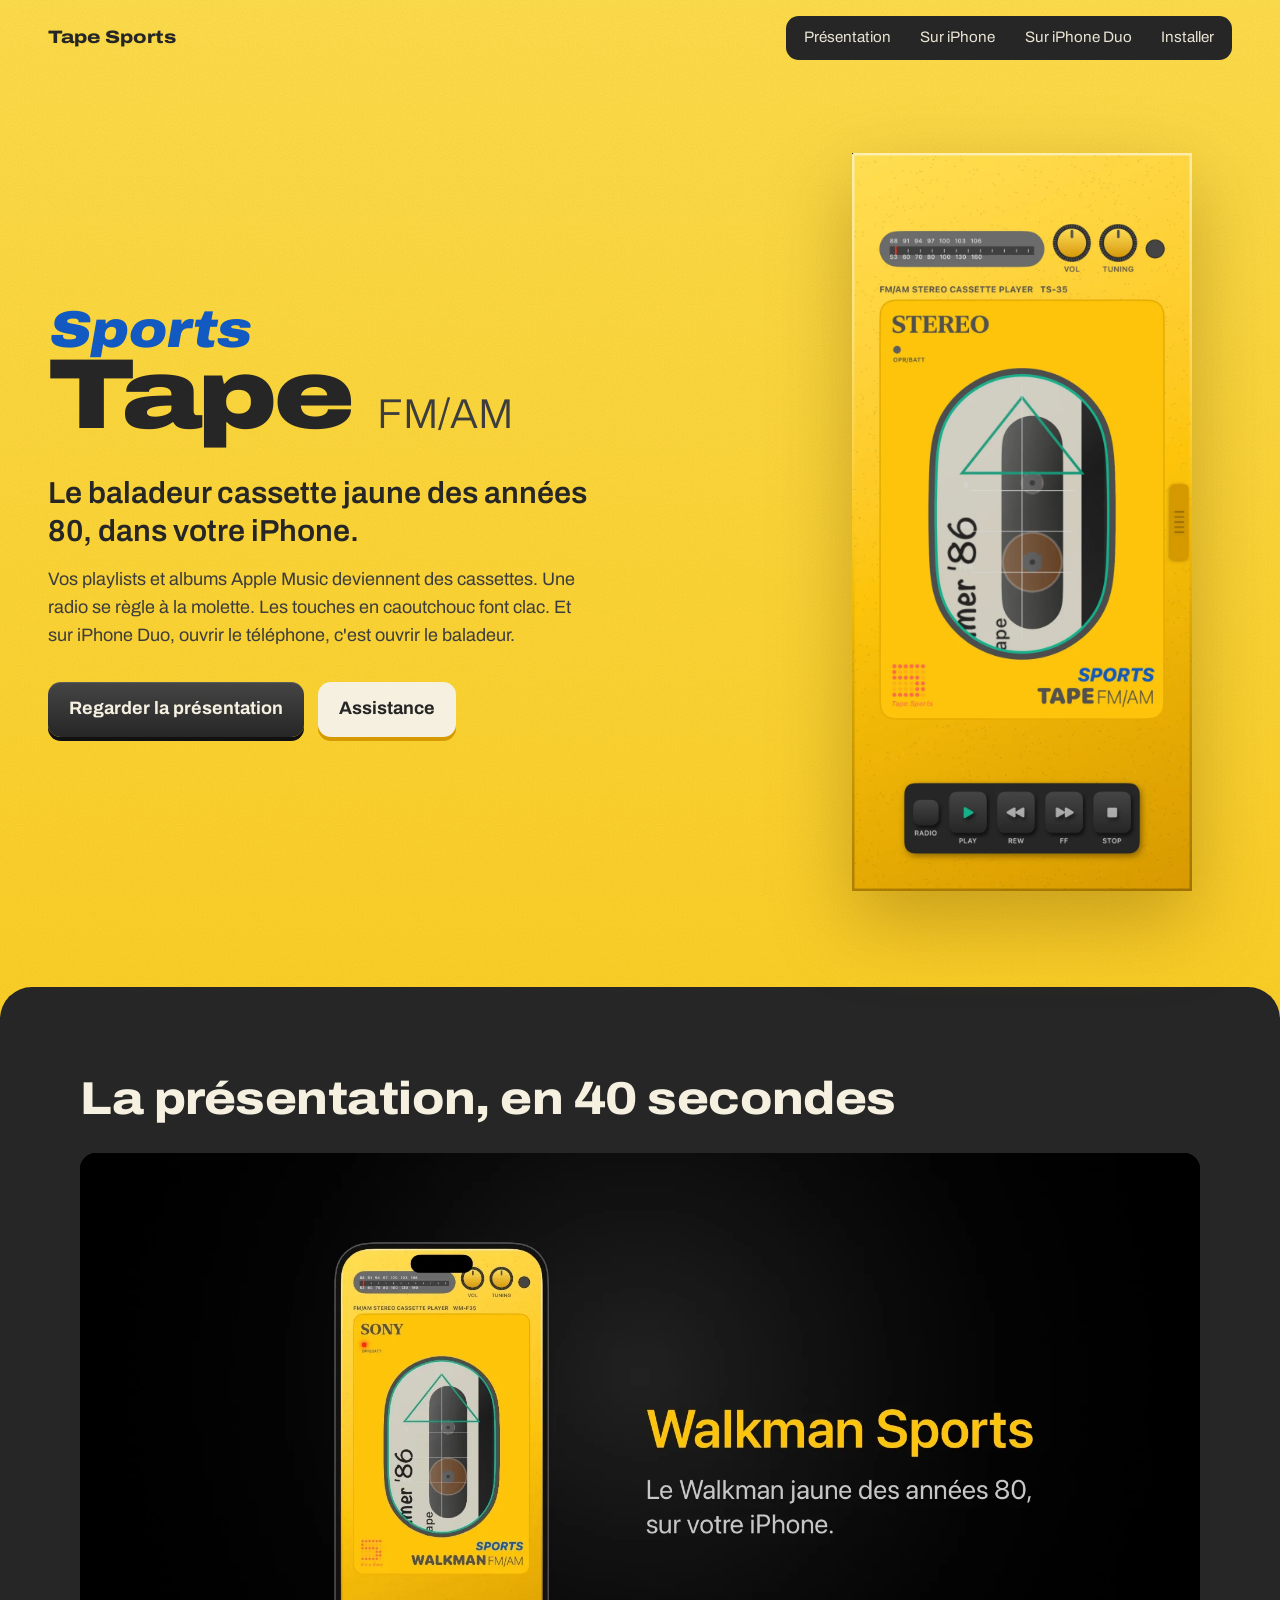
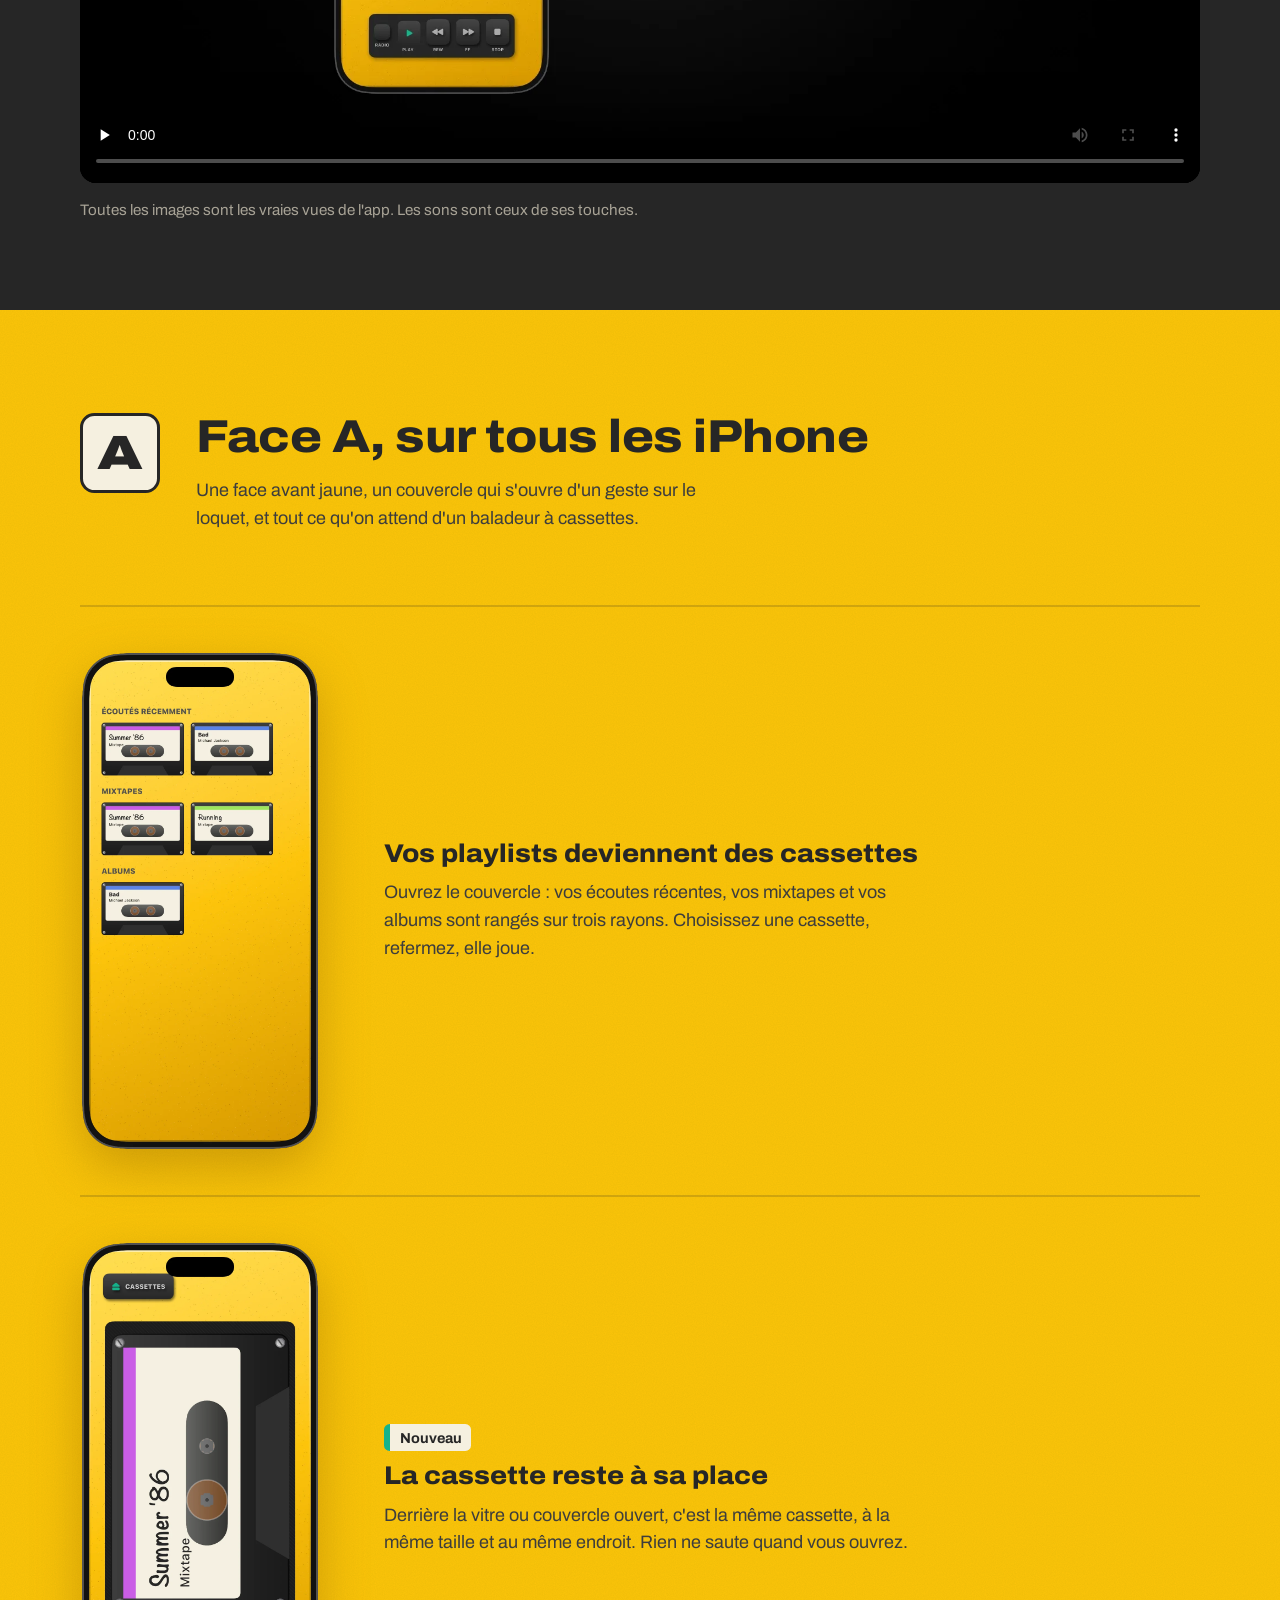
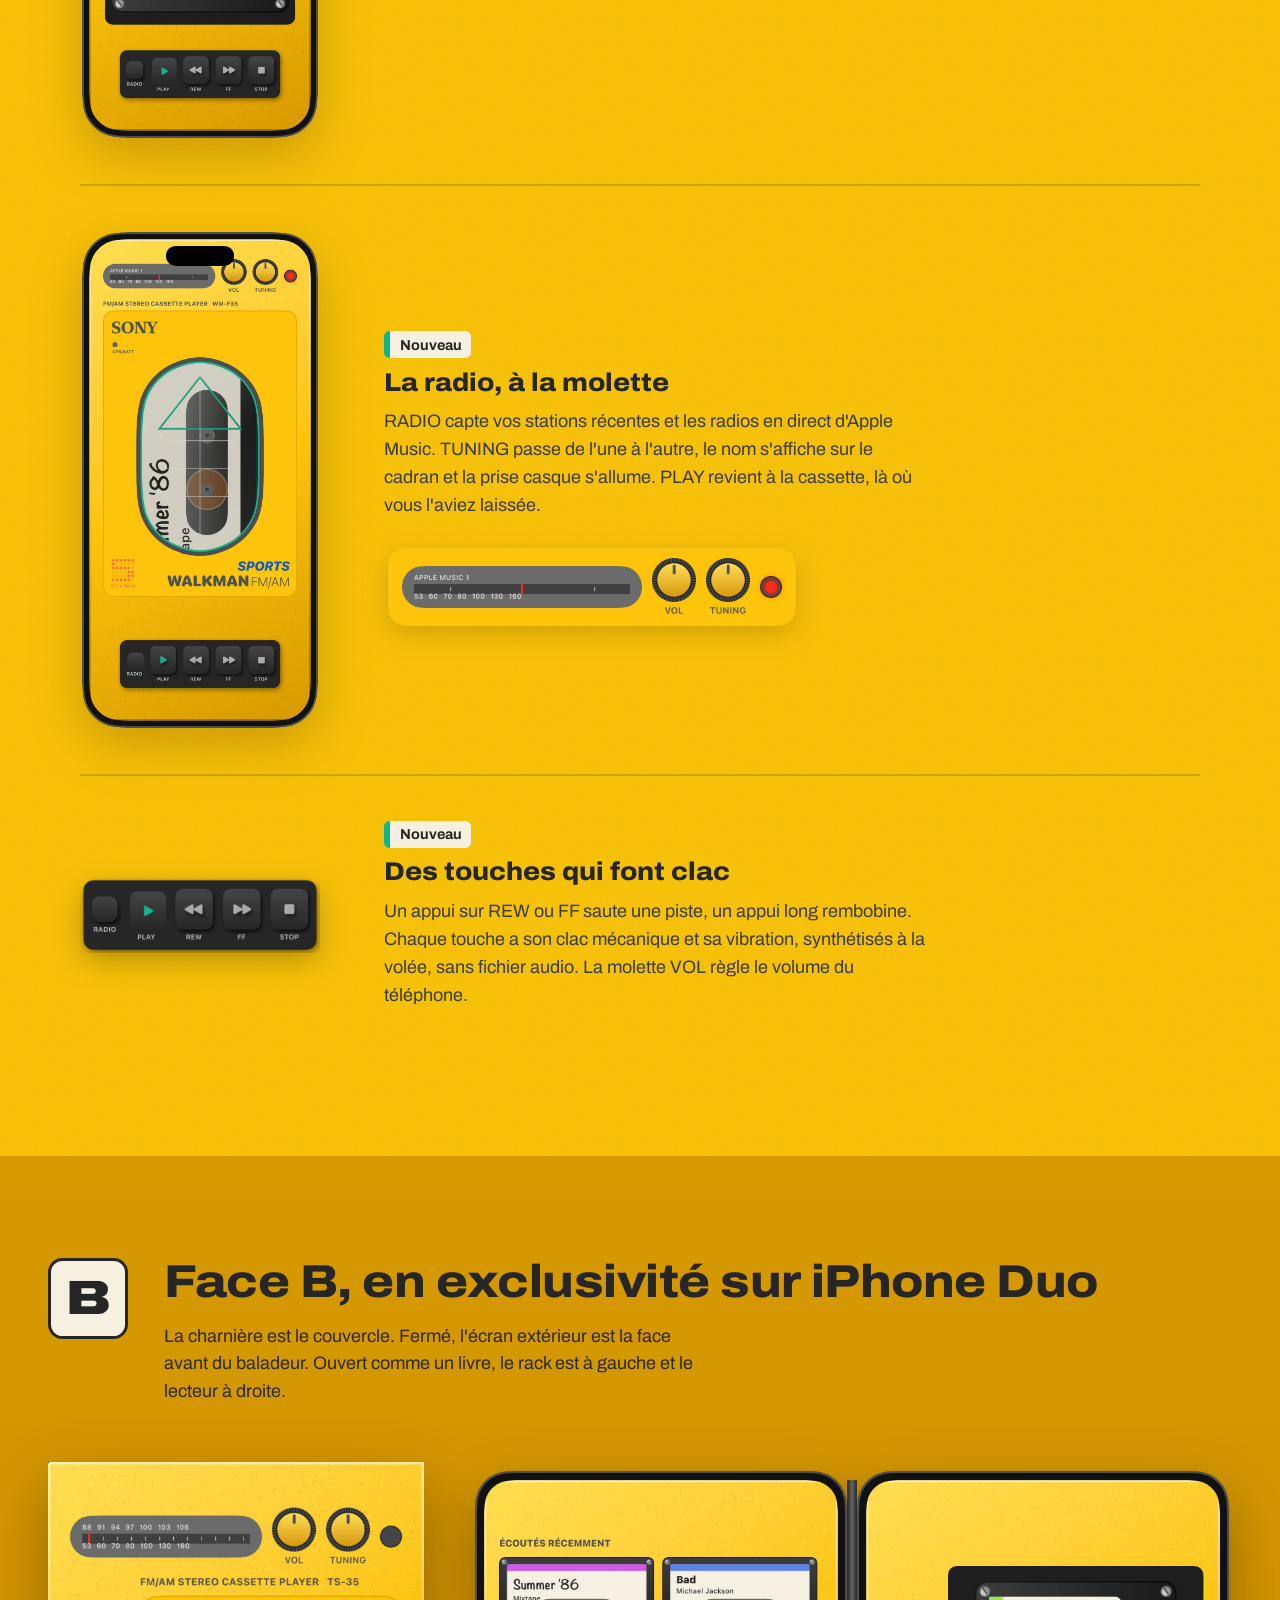
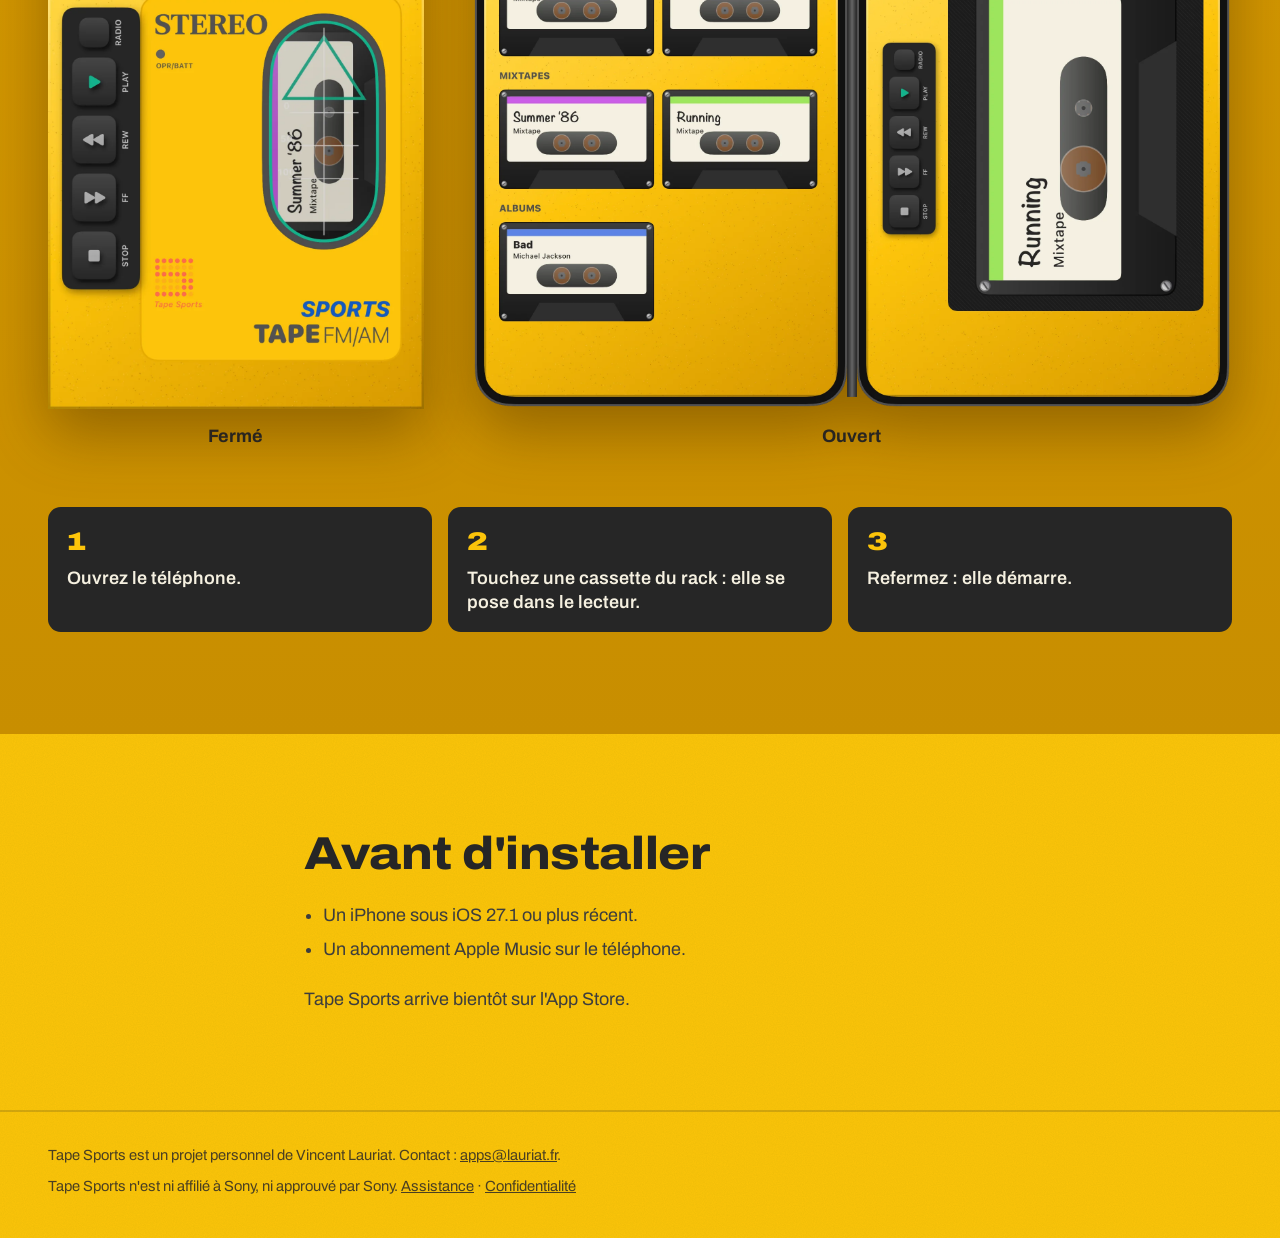
==== index.html @ e825607f "docs: update landing page from 3504759" ====
<!doctype html>
<html lang="fr">
<head>
  <meta charset="utf-8">
  <meta name="viewport" content="width=device-width, initial-scale=1">
  <title>Tape Sports — le baladeur cassette jaune dans votre iPhone</title>
  <meta name="description" content="Une app iPhone qui transforme le téléphone en baladeur cassette jaune : vos playlists Apple Music en cassettes, une vraie radio, des touches qui font clac. Sur iPhone Duo, la charnière est le couvercle.">
  <meta property="og:title" content="Tape Sports">
  <meta property="og:description" content="Le baladeur cassette jaune des années 80, dans votre iPhone.">
  <meta property="og:image" content="media/keynote-poster.webp">
  <meta name="theme-color" content="#FCC40A">
  <link rel="preconnect" href="https://fonts.googleapis.com">
  <link rel="preconnect" href="https://fonts.gstatic.com" crossorigin>
  <link rel="stylesheet" href="https://fonts.googleapis.com/css2?family=Archivo:ital,wdth,wght@0,62..125,100..900;1,62..125,100..900&display=swap">
  <link rel="stylesheet" href="style.css">
</head>
<body>
  <a class="skip" href="#contenu">Aller au contenu</a>

  <header class="top">
    <a class="brand" href="#">Tape Sports</a>
    <nav aria-label="Sections">
      <a href="#presentation">Présentation</a>
      <a href="#face-a">Sur iPhone</a>
      <a href="#face-b">Sur iPhone Duo</a>
      <a href="#installer">Installer</a>
    </nav>
  </header>

  <main id="contenu">
    <section class="hero" aria-labelledby="titre">
      <div class="hero-text">
        <div class="lockup">
          <p class="mark-sports" aria-hidden="true">Sports</p>
          <h1 id="titre" class="mark-walkman">Tape <span class="mark-fmam">FM/AM</span></h1>
        </div>
        <p class="lede">Le baladeur cassette jaune des années 80, dans votre iPhone.</p>
        <p class="intro">Vos playlists et albums Apple Music deviennent des cassettes. Une radio se règle à la molette. Les touches en caoutchouc font clac. Et sur iPhone Duo, ouvrir le téléphone, c'est ouvrir le baladeur.</p>
        <div class="actions">
          <a class="key key-dark" href="#presentation">Regarder la présentation</a>
          <a class="key key-light" href="support.html">Assistance</a>
        </div>
      </div>
      <figure class="hero-device">
        <img src="img/iphone-front.webp" width="872" height="1896" alt="L'app sur un iPhone : la face avant jaune du baladeur, la cassette Summer '86 derrière la vitre.">
      </figure>
    </section>

    <section id="presentation" class="band" aria-labelledby="titre-video">
      <h2 id="titre-video">La présentation, en 40 secondes</h2>
      <video controls playsinline preload="none" poster="media/keynote-poster.webp" width="1920" height="1080">
        <source src="media/walkman-sports-keynote.mp4" type="video/mp4">
        <a href="media/walkman-sports-keynote.mp4">Télécharger la vidéo de présentation</a>
      </video>
      <p class="band-note">Toutes les images sont les vraies vues de l'app. Les sons sont ceux de ses touches.</p>
    </section>

    <section id="face-a" class="side" aria-labelledby="titre-a">
      <header class="side-head">
        <p class="side-letter" aria-hidden="true">A</p>
        <div>
          <h2 id="titre-a">Face A, sur tous les iPhone</h2>
          <p>Une face avant jaune, un couvercle qui s'ouvre d'un geste sur le loquet, et tout ce qu'on attend d'un baladeur à cassettes.</p>
        </div>
      </header>

      <article class="track">
        <img src="img/iphone-rack.webp" width="872" height="1816" loading="lazy" alt="Le rack de cassettes : Écoutés récemment, Mixtapes et Albums.">
        <div class="track-text">
          <h3>Vos playlists deviennent des cassettes</h3>
          <p>Ouvrez le couvercle : vos écoutes récentes, vos mixtapes et vos albums sont rangés sur trois rayons. Choisissez une cassette, refermez, elle joue.</p>
        </div>
      </article>

      <article class="track">
        <img src="img/iphone-open.webp" width="872" height="1816" loading="lazy" alt="Le couvercle ouvert : la cassette Summer '86 dans le lecteur, sous le bouton Cassettes.">
        <div class="track-text">
          <p class="new">Nouveau</p>
          <h3>La cassette reste à sa place</h3>
          <p>Derrière la vitre ou couvercle ouvert, c'est la même cassette, à la même taille et au même endroit. Rien ne saute quand vous ouvrez.</p>
        </div>
      </article>

      <article class="track">
        <img src="img/iphone-radio.webp" width="872" height="1816" loading="lazy" alt="L'app en mode radio : la touche RADIO enfoncée, le cadran sur Apple Music 1.">
        <div class="track-text">
          <p class="new">Nouveau</p>
          <h3>La radio, à la molette</h3>
          <p>RADIO capte vos stations récentes et les radios en direct d'Apple Music. TUNING passe de l'une à l'autre, le nom s'affiche sur le cadran et la prise casque s'allume. PLAY revient à la cassette, là où vous l'aviez laissée.</p>
          <img class="detail" src="img/radio-band.webp" width="1248" height="258" loading="lazy" alt="Le cadran FM/AM sur Apple Music 1, les molettes VOL et TUNING, la prise casque allumée en rouge.">
        </div>
      </article>

      <article class="track">
        <img class="track-keys" src="img/transport.webp" width="1128" height="359" loading="lazy" alt="Les touches RADIO, PLAY, REW, FF et STOP, PLAY enfoncée.">
        <div class="track-text">
          <p class="new">Nouveau</p>
          <h3>Des touches qui font clac</h3>
          <p>Un appui sur REW ou FF saute une piste, un appui long rembobine. Chaque touche a son clac mécanique et sa vibration, synthétisés à la volée, sans fichier audio. La molette VOL règle le volume du téléphone.</p>
        </div>
      </article>
    </section>

    <section id="face-b" class="side side-b" aria-labelledby="titre-b">
      <header class="side-head">
        <p class="side-letter" aria-hidden="true">B</p>
        <div>
          <h2 id="titre-b">Face B, en exclusivité sur iPhone Duo</h2>
          <p>La charnière est le couvercle. Fermé, l'écran extérieur est la face avant du baladeur. Ouvert comme un livre, le rack est à gauche et le lecteur à droite.</p>
        </div>
      </header>

      <div class="duo">
        <figure>
          <img src="img/duo-closed.webp" width="1112" height="1618" loading="lazy" alt="iPhone Duo fermé : la face avant du baladeur sur l'écran extérieur, la cassette Summer '86 derrière la vitre.">
          <figcaption>Fermé</figcaption>
        </figure>
        <figure class="duo-open">
          <img src="img/duo-open.webp" width="2236" height="1592" loading="lazy" alt="iPhone Duo ouvert : le rack de cassettes à gauche de la charnière, le lecteur avec la cassette Running à droite.">
          <figcaption>Ouvert</figcaption>
        </figure>
      </div>

      <ol class="steps">
        <li>Ouvrez le téléphone.</li>
        <li>Touchez une cassette du rack : elle se pose dans le lecteur.</li>
        <li>Refermez : elle démarre.</li>
      </ol>
    </section>

    <section id="installer" class="install" aria-labelledby="titre-installer">
      <h2 id="titre-installer">Avant d'installer</h2>
      <ul class="needs">
        <li>Un iPhone sous iOS 27.1 ou plus récent.</li>
        <li>Un abonnement Apple Music sur le téléphone.</li>
      </ul>
      <p>Tape Sports arrive bientôt sur l'App Store.</p>
    </section>
  </main>

  <footer class="foot">
    <p>Tape Sports est un projet personnel de Vincent Lauriat. Contact : <a href="mailto:apps@lauriat.fr">apps@lauriat.fr</a>.</p>
    <p>Tape Sports n'est ni affilié à Sony, ni approuvé par Sony. <a href="support.html">Assistance</a> · <a href="privacy.html">Confidentialité</a></p>
  </footer>
</body>
</html>
---- style.css ----
/* Walkman Sports — la page est la face avant du WM-F35 : plastique jaune, caoutchouc, sérigraphie.
   Couleurs relevées dans WalkmanSports/Views/Kit/Palette.swift. */
:root {
  --plastic: #FCC40A;
  --plastic-shade: #D69900;
  --plastic-light: #FFDE52;
  --rubber: #262626;
  --rubber-light: #454545;
  --ink: #3D3D3D;
  --sports-blue: #1259C2;
  --window-green: #14B38C;
  --paper: #F5F0E0;
  --led: #FF291A;

  --measure: 34rem;
  --gutter: clamp(1.25rem, 4vw, 3rem);
  --radius-key: 0.8rem;
}

*,
*::before,
*::after { box-sizing: border-box; }

html { scroll-behavior: smooth; }

body {
  margin: 0;
  font-family: "Archivo", system-ui, sans-serif;
  font-variation-settings: "wdth" 100;
  font-size: 1.125rem;
  line-height: 1.55;
  color: var(--ink);
  background-color: var(--plastic);
  /* Grain du plastique moulé. */
  background-image:
    url("data:image/svg+xml,%3Csvg xmlns='http://www.w3.org/2000/svg' width='160' height='160'%3E%3Cfilter id='n'%3E%3CfeTurbulence type='fractalNoise' baseFrequency='.9' numOctaves='2' stitchTiles='stitch'/%3E%3CfeColorMatrix values='0 0 0 0 .55 0 0 0 0 .38 0 0 0 0 0 0 0 0 .22 0'/%3E%3C/filter%3E%3Crect width='100%25' height='100%25' filter='url(%23n)'/%3E%3C/svg%3E"),
    linear-gradient(180deg, var(--plastic-light) 0%, var(--plastic) 30%, var(--plastic) 100%);
}

img { display: block; max-width: 100%; height: auto; }

a { color: inherit; }

:focus-visible {
  outline: 3px solid var(--sports-blue);
  outline-offset: 3px;
  border-radius: 4px;
}

.skip {
  position: absolute;
  left: -999px;
  top: 0.5rem;
  padding: 0.5rem 1rem;
  background: var(--rubber);
  color: var(--paper);
  z-index: 10;
}
.skip:focus { left: 0.5rem; }

h1, h2, h3 { margin: 0; color: var(--rubber); }

h2 {
  font-size: clamp(1.9rem, 3.6vw, 2.9rem);
  font-variation-settings: "wdth" 112;
  font-weight: 800;
  line-height: 1.08;
  letter-spacing: -0.01em;
}

h3 {
  font-size: 1.6rem;
  font-variation-settings: "wdth" 108;
  font-weight: 800;
  line-height: 1.15;
}

p { margin: 0; }

/* En-tête : une bande de caoutchouc, comme la barre de touches. */
.top {
  display: flex;
  align-items: center;
  justify-content: space-between;
  gap: 1rem;
  padding: 1rem var(--gutter);
}

.brand {
  font-weight: 800;
  font-variation-settings: "wdth" 120;
  text-decoration: none;
  color: var(--rubber);
}

.top nav {
  display: flex;
  flex-wrap: wrap;
  gap: 0.25rem;
  padding: 0.3rem;
  border-radius: var(--radius-key);
  background: var(--rubber);
}

.top nav a {
  padding: 0.35rem 0.8rem;
  border-radius: 0.55rem;
  color: #E8E3D3;
  font-size: 0.95rem;
  text-decoration: none;
}
.top nav a:hover { background: var(--rubber-light); }

/* Accroche : la sérigraphie du WM-F35, en très grand. */
.hero {
  display: grid;
  grid-template-columns: minmax(0, 1.25fr) minmax(0, 0.75fr);
  align-items: center;
  gap: clamp(2rem, 5vw, 5rem);
  padding: clamp(2rem, 6vw, 5rem) var(--gutter) clamp(3rem, 8vw, 6rem);
  max-width: 82rem;
  margin: 0 auto;
}

.hero-text { container-type: inline-size; }

/* Tailles en largeur de colonne : la sérigraphie tient toujours dans sa colonne. */
.lockup { line-height: 0.86; }

.mark-sports {
  font-style: italic;
  font-weight: 900;
  font-variation-settings: "wdth" 112;
  font-size: 7.4cqi;
  color: var(--sports-blue);
  margin-left: 0.04em;
}

.mark-walkman {
  font-weight: 900;
  font-variation-settings: "wdth" 125;
  font-size: 14.2cqi;
  letter-spacing: -0.035em;
  color: var(--rubber);
  white-space: nowrap;
}

.mark-fmam {
  font-weight: 300;
  font-variation-settings: "wdth" 100;
  font-size: 0.42em;
  letter-spacing: 0;
  color: var(--ink);
}

.lede {
  margin-top: clamp(1.5rem, 3vw, 2.25rem);
  font-size: clamp(1.4rem, 2.4vw, 1.9rem);
  font-weight: 600;
  line-height: 1.25;
  color: var(--rubber);
  max-width: var(--measure);
}

.intro {
  margin-top: 1rem;
  max-width: var(--measure);
}

.actions {
  display: flex;
  flex-wrap: wrap;
  gap: 0.9rem;
  margin-top: 2rem;
}

/* Boutons en touches de caoutchouc ; l'appui les enfonce. */
.key {
  display: inline-block;
  padding: 0.85rem 1.3rem;
  border-radius: var(--radius-key);
  font-weight: 700;
  text-decoration: none;
  transition: transform 80ms ease, box-shadow 80ms ease;
}
.key-dark {
  background: linear-gradient(180deg, var(--rubber-light), var(--rubber));
  color: var(--paper);
  box-shadow: 0 4px 0 #111, inset 0 1px 0 rgba(255, 255, 255, 0.12);
}
.key-light {
  background: var(--paper);
  color: var(--rubber);
  box-shadow: 0 4px 0 var(--plastic-shade);
}
.key:active { transform: translateY(3px); }
.key-dark:active { box-shadow: 0 1px 0 #111, inset 0 1px 0 rgba(255, 255, 255, 0.12); }
.key-light:active { box-shadow: 0 1px 0 var(--plastic-shade); }

.hero-device { margin: 0; justify-self: center; }
.hero-device img {
  width: min(100%, 22rem);
  max-height: 82vh;
  object-fit: contain;
  filter: drop-shadow(0 30px 40px rgba(110, 70, 0, 0.35));
}

/* Le seul mouvement non déclenché : le téléphone se pose au chargement. */
@media (prefers-reduced-motion: no-preference) {
  .hero-device img { animation: settle 900ms cubic-bezier(.2, .7, .2, 1) both; }
  @keyframes settle {
    from { opacity: 0; transform: translateY(36px); }
    to { opacity: 1; transform: none; }
  }
}
@media (prefers-reduced-motion: reduce) {
  html { scroll-behavior: auto; }
  .key { transition: none; }
}

/* Présentation : la bande de caoutchouc du lecteur. */
.band {
  background: var(--rubber);
  color: #D9D4C5;
  padding: clamp(3rem, 7vw, 5.5rem) var(--gutter);
  border-radius: 2rem 2rem 0 0;
}
.band h2 {
  color: var(--paper);
  max-width: 70rem;
  margin: 0 auto 1.75rem;
}
.band video {
  display: block;
  width: 100%;
  max-width: 70rem;
  height: auto;
  margin: 0 auto;
  border-radius: 1rem;
  background: #000;
}
.band-note {
  max-width: 70rem;
  margin: 1rem auto 0;
  font-size: 0.95rem;
  color: #A8A396;
}

/* Les deux faces de la cassette. */
.side {
  max-width: 76rem;
  margin: 0 auto;
  padding: clamp(3.5rem, 8vw, 6.5rem) var(--gutter);
}

.side-head {
  display: grid;
  grid-template-columns: auto minmax(0, 1fr);
  align-items: start;
  gap: clamp(1rem, 3vw, 2.25rem);
  margin-bottom: clamp(2.5rem, 6vw, 4.5rem);
}
.side-head p:not(.side-letter) {
  margin-top: 0.9rem;
  max-width: var(--measure);
}

/* La lettre de face, comme sur l'étiquette d'une cassette. */
.side-letter {
  display: grid;
  place-items: center;
  width: clamp(3.5rem, 7vw, 5rem);
  aspect-ratio: 1;
  border-radius: 0.9rem;
  background: var(--paper);
  border: 3px solid var(--rubber);
  font-weight: 900;
  font-variation-settings: "wdth" 125;
  font-size: clamp(2rem, 4.5vw, 3rem);
  color: var(--rubber);
}

.track {
  display: grid;
  grid-template-columns: minmax(0, 15rem) minmax(0, 1fr);
  align-items: center;
  gap: clamp(1.5rem, 5vw, 4rem);
  padding: clamp(1.75rem, 4vw, 2.75rem) 0;
  border-top: 2px solid rgba(38, 38, 38, 0.18);
}
.track > img {
  width: 100%;
  filter: drop-shadow(0 18px 24px rgba(110, 70, 0, 0.3));
}
.track > img.track-keys { filter: drop-shadow(0 10px 14px rgba(0, 0, 0, 0.25)); }
.track-text { max-width: var(--measure); }
.track-text h3 + p { margin-top: 0.7rem; }

.detail {
  margin-top: 1.5rem;
  width: min(100%, 26rem);
  filter: drop-shadow(0 8px 12px rgba(110, 70, 0, 0.25));
}

/* Étiquette « Nouveau » : un bout de papier de cassette. */
.new {
  display: inline-block;
  margin-bottom: 0.6rem;
  padding: 0.15rem 0.6rem;
  border-radius: 0.35rem;
  background: var(--paper);
  border-left: 0.4rem solid var(--window-green);
  font-size: 0.9rem;
  font-weight: 700;
  color: var(--rubber);
}

.side-b {
  max-width: none;
  background: var(--plastic-shade);
  background: linear-gradient(180deg, var(--plastic-shade), #C88E00);
}
.side-b > * { max-width: 76rem; margin-left: auto; margin-right: auto; }
.side-b .side-head { margin-bottom: clamp(2rem, 5vw, 3.5rem); }
.side-b .side-head p:not(.side-letter) { color: #2E2A20; }

.duo {
  display: grid;
  grid-template-columns: minmax(0, 0.42fr) minmax(0, 0.85fr);
  align-items: end;
  gap: clamp(1.25rem, 4vw, 3rem);
}
.duo figure { margin: 0; }
.duo img { width: 100%; filter: drop-shadow(0 24px 30px rgba(60, 35, 0, 0.4)); }
.duo figcaption {
  margin-top: 0.9rem;
  font-weight: 700;
  color: var(--rubber);
  text-align: center;
}

.steps {
  display: grid;
  grid-template-columns: repeat(3, minmax(0, 1fr));
  gap: 1rem;
  margin: clamp(2.5rem, 5vw, 3.5rem) auto 0;
  padding: 0;
  list-style: none;
  counter-reset: step;
}
.steps li {
  counter-increment: step;
  padding: 1.1rem 1.2rem;
  border-radius: var(--radius-key);
  background: var(--rubber);
  color: var(--paper);
  font-weight: 600;
  line-height: 1.35;
}
.steps li::before {
  content: counter(step);
  display: block;
  margin-bottom: 0.4rem;
  font-weight: 900;
  font-variation-settings: "wdth" 125;
  font-size: 1.6rem;
  color: var(--plastic);
}

/* Installer. */
.install {
  max-width: 48rem;
  margin: 0 auto;
  padding: clamp(3.5rem, 8vw, 6rem) var(--gutter);
}
.install h2 { margin-bottom: 1.4rem; }
.needs {
  margin: 0 0 1.4rem;
  padding-left: 1.2rem;
}
.needs li + li { margin-top: 0.35rem; }
.install p + pre,
.install pre + p { margin-top: 1.2rem; }
code {
  font-family: ui-monospace, "SF Mono", Menlo, monospace;
  font-size: 0.92em;
}
pre {
  overflow-x: auto;
  margin: 1.2rem 0 0;
  padding: 1.1rem 1.25rem;
  border-radius: var(--radius-key);
  background: var(--rubber);
  color: var(--paper);
  line-height: 1.6;
}
.sim { color: #5A4A1E; font-size: 1rem; }

.foot {
  padding: 2rem var(--gutter) 2.5rem;
  border-top: 2px solid rgba(38, 38, 38, 0.18);
  font-size: 0.92rem;
  color: #4A3F22;
}
.foot p { max-width: 46rem; }
.foot p + p { margin-top: 0.5rem; }

/* Mobile. */
@media (max-width: 52rem) {
  .hero { grid-template-columns: 1fr; }
  .hero-device img { width: min(100%, 17rem); }
  .track { grid-template-columns: minmax(0, 9rem) minmax(0, 1fr); align-items: start; }
  .duo { grid-template-columns: 1fr; }
  .duo figure:first-child { max-width: 16rem; margin: 0 auto; }
  .steps { grid-template-columns: 1fr; }
}

@media (max-width: 34rem) {
  .top { flex-direction: column; align-items: flex-start; }
  .track { grid-template-columns: 1fr; }
  .track > img:not(.track-keys) { max-width: 12rem; }
}
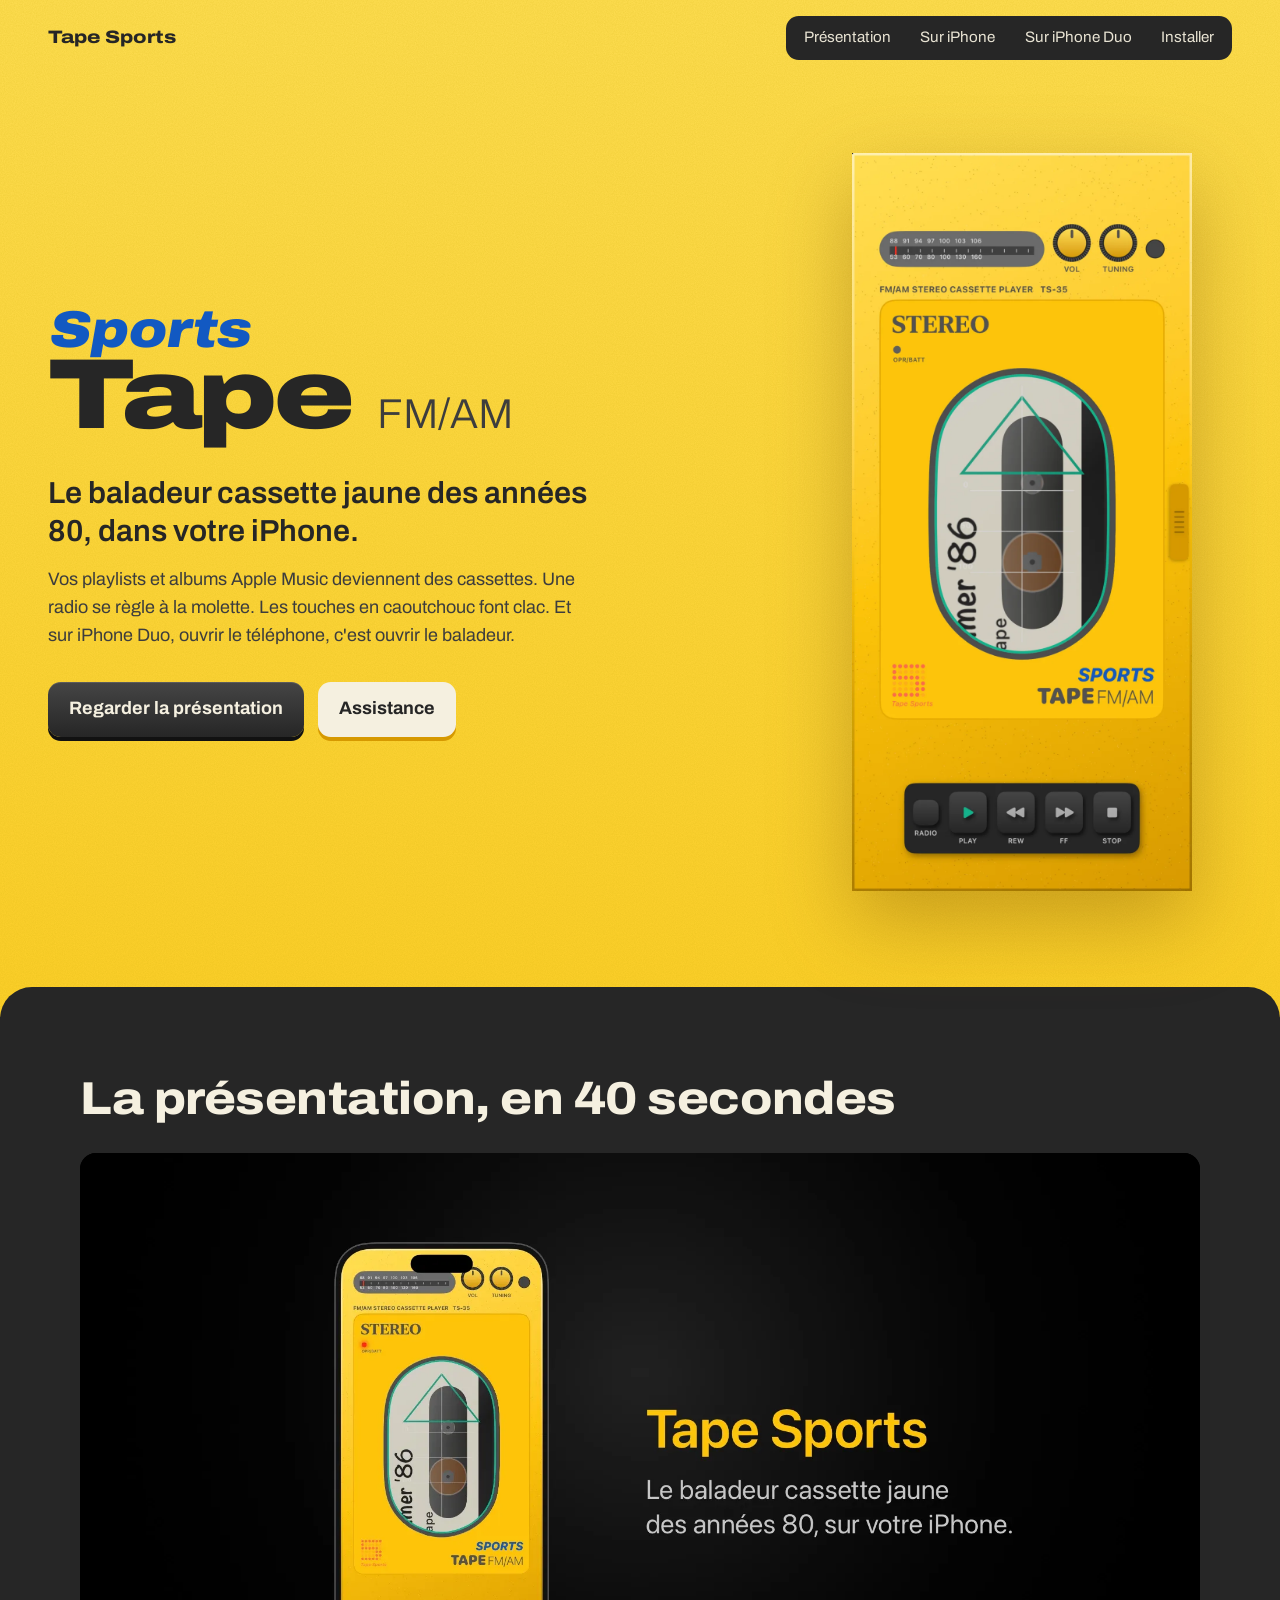
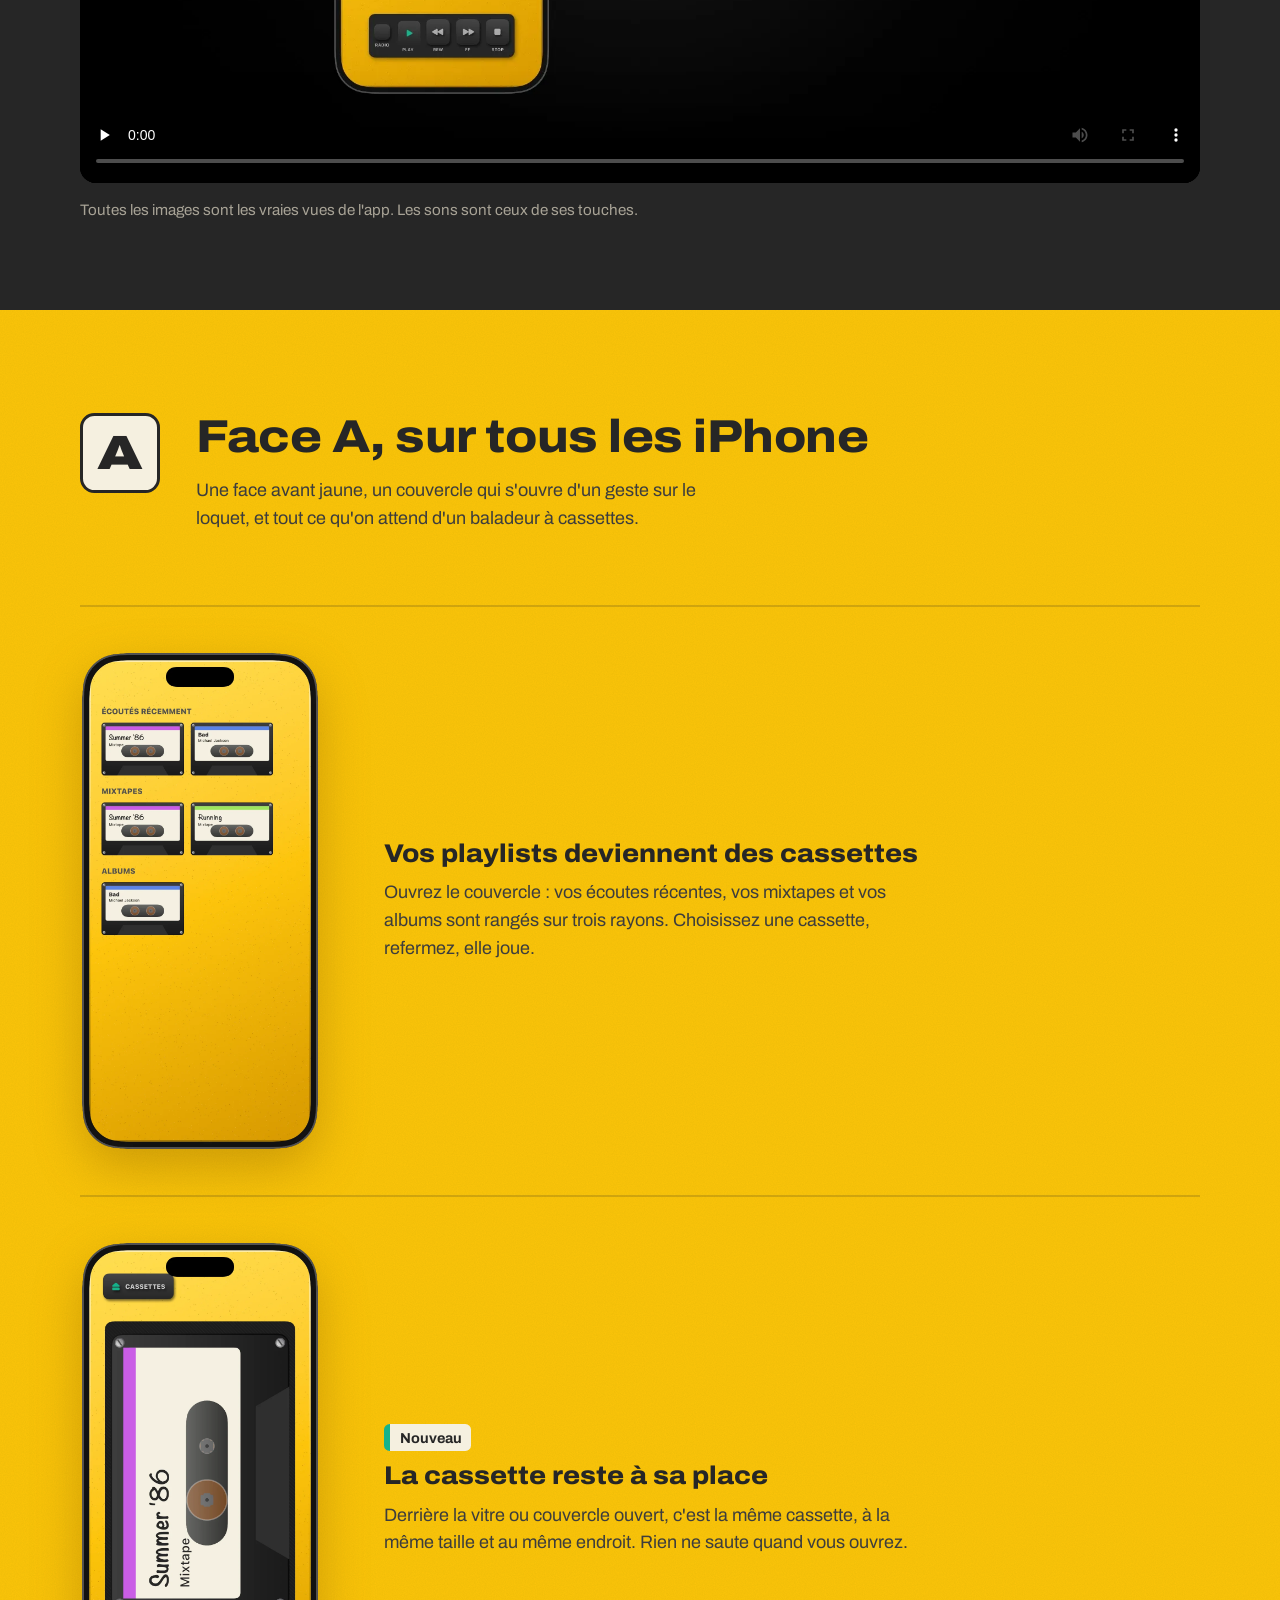
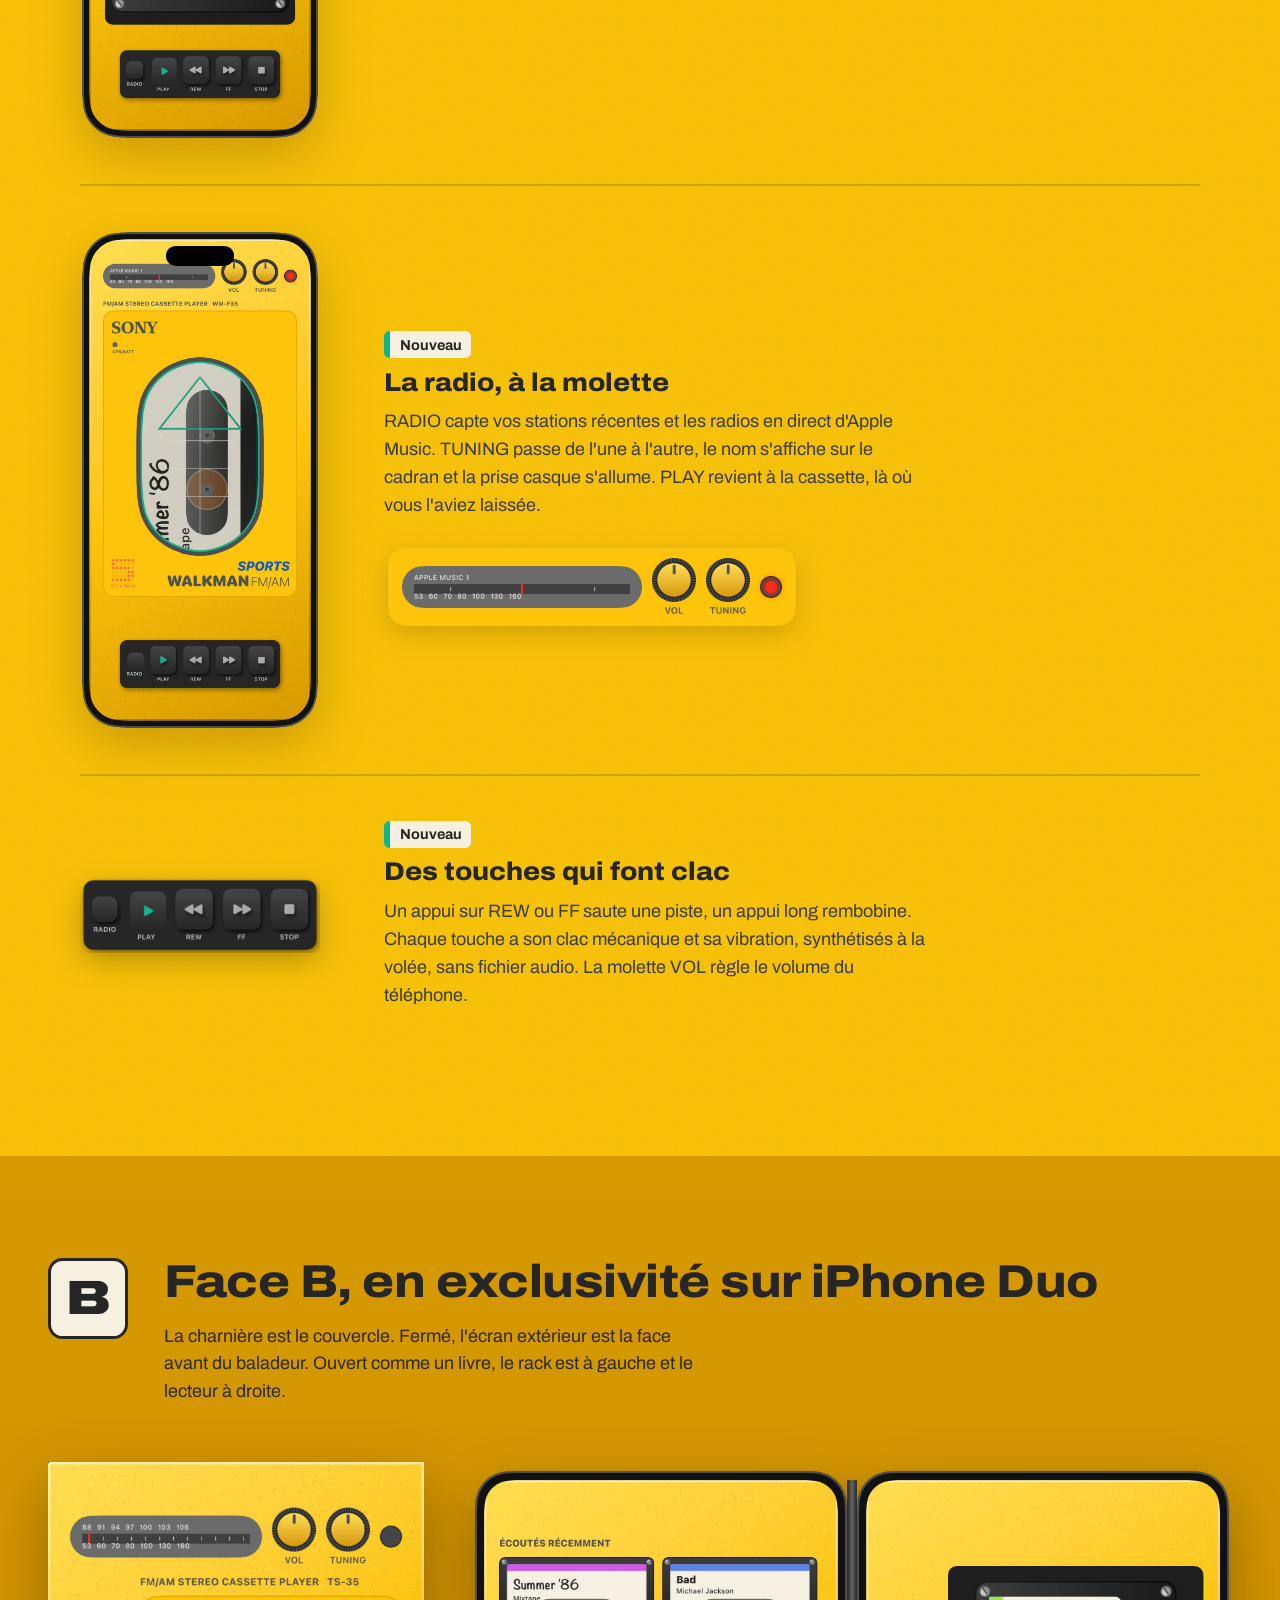
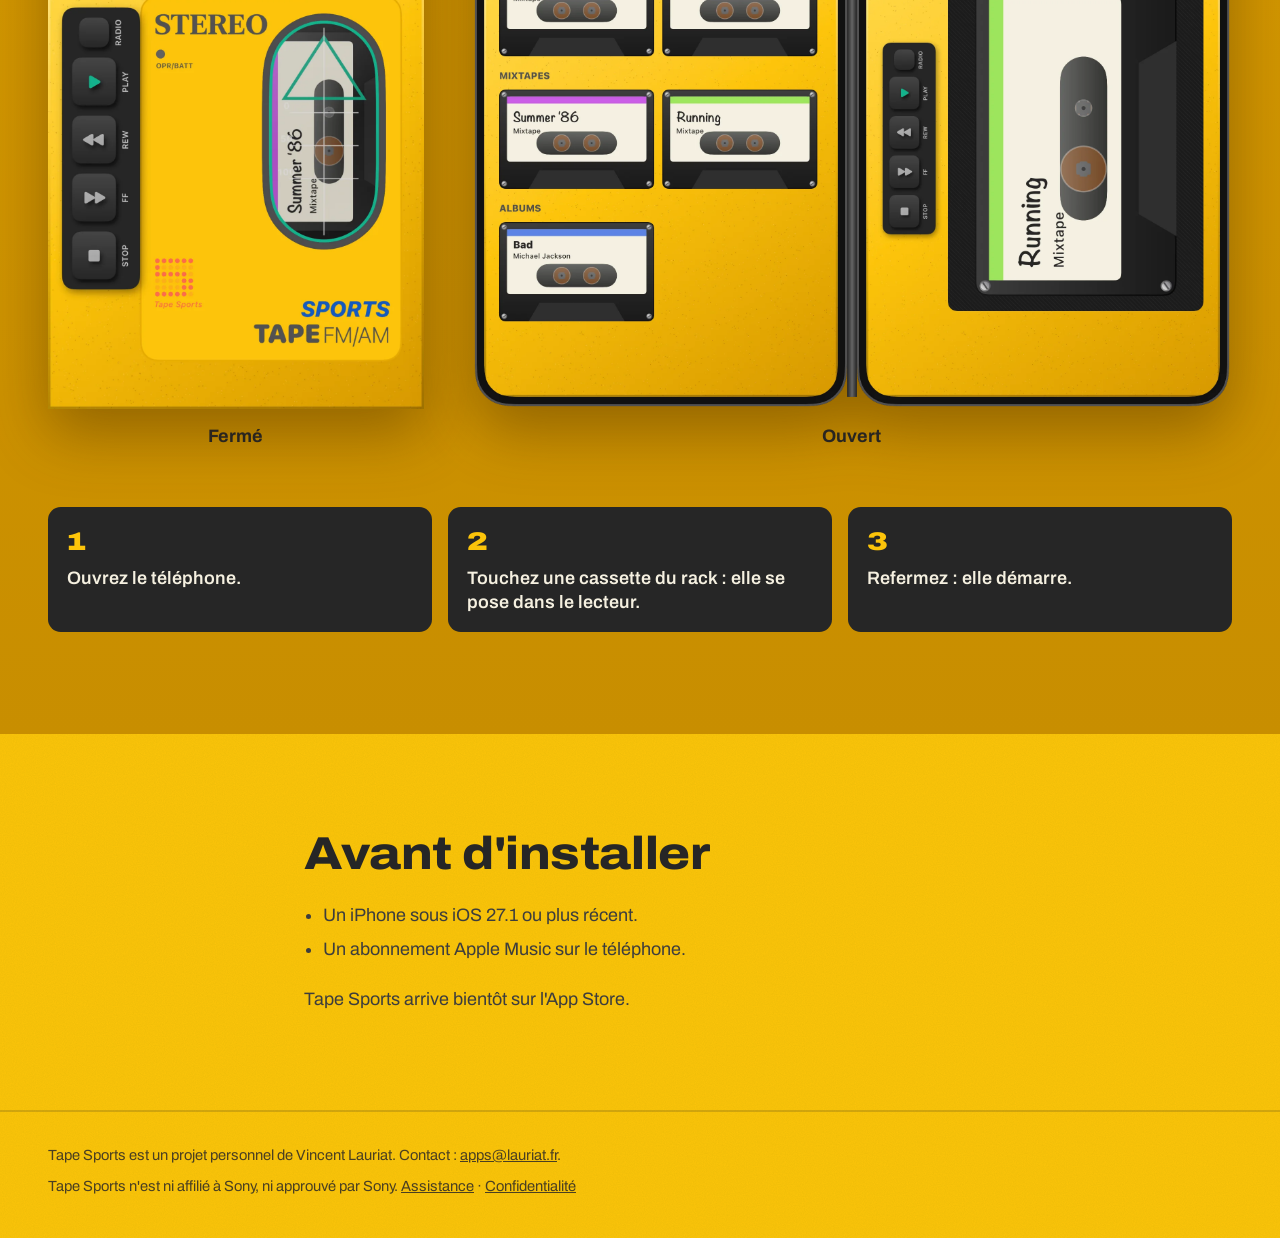
==== commit 02b46711: "docs: update landing page from 62b5ea0" ====
--- a/index.html
+++ b/index.html
@@ -49,8 +49,8 @@
     <section id="presentation" class="band" aria-labelledby="titre-video">
       <h2 id="titre-video">La présentation, en 40 secondes</h2>
       <video controls playsinline preload="none" poster="media/keynote-poster.webp" width="1920" height="1080">
-        <source src="media/walkman-sports-keynote.mp4" type="video/mp4">
-        <a href="media/walkman-sports-keynote.mp4">Télécharger la vidéo de présentation</a>
+        <source src="media/tape-sports-keynote.mp4" type="video/mp4">
+        <a href="media/tape-sports-keynote.mp4">Télécharger la vidéo de présentation</a>
       </video>
       <p class="band-note">Toutes les images sont les vraies vues de l'app. Les sons sont ceux de ses touches.</p>
     </section>
